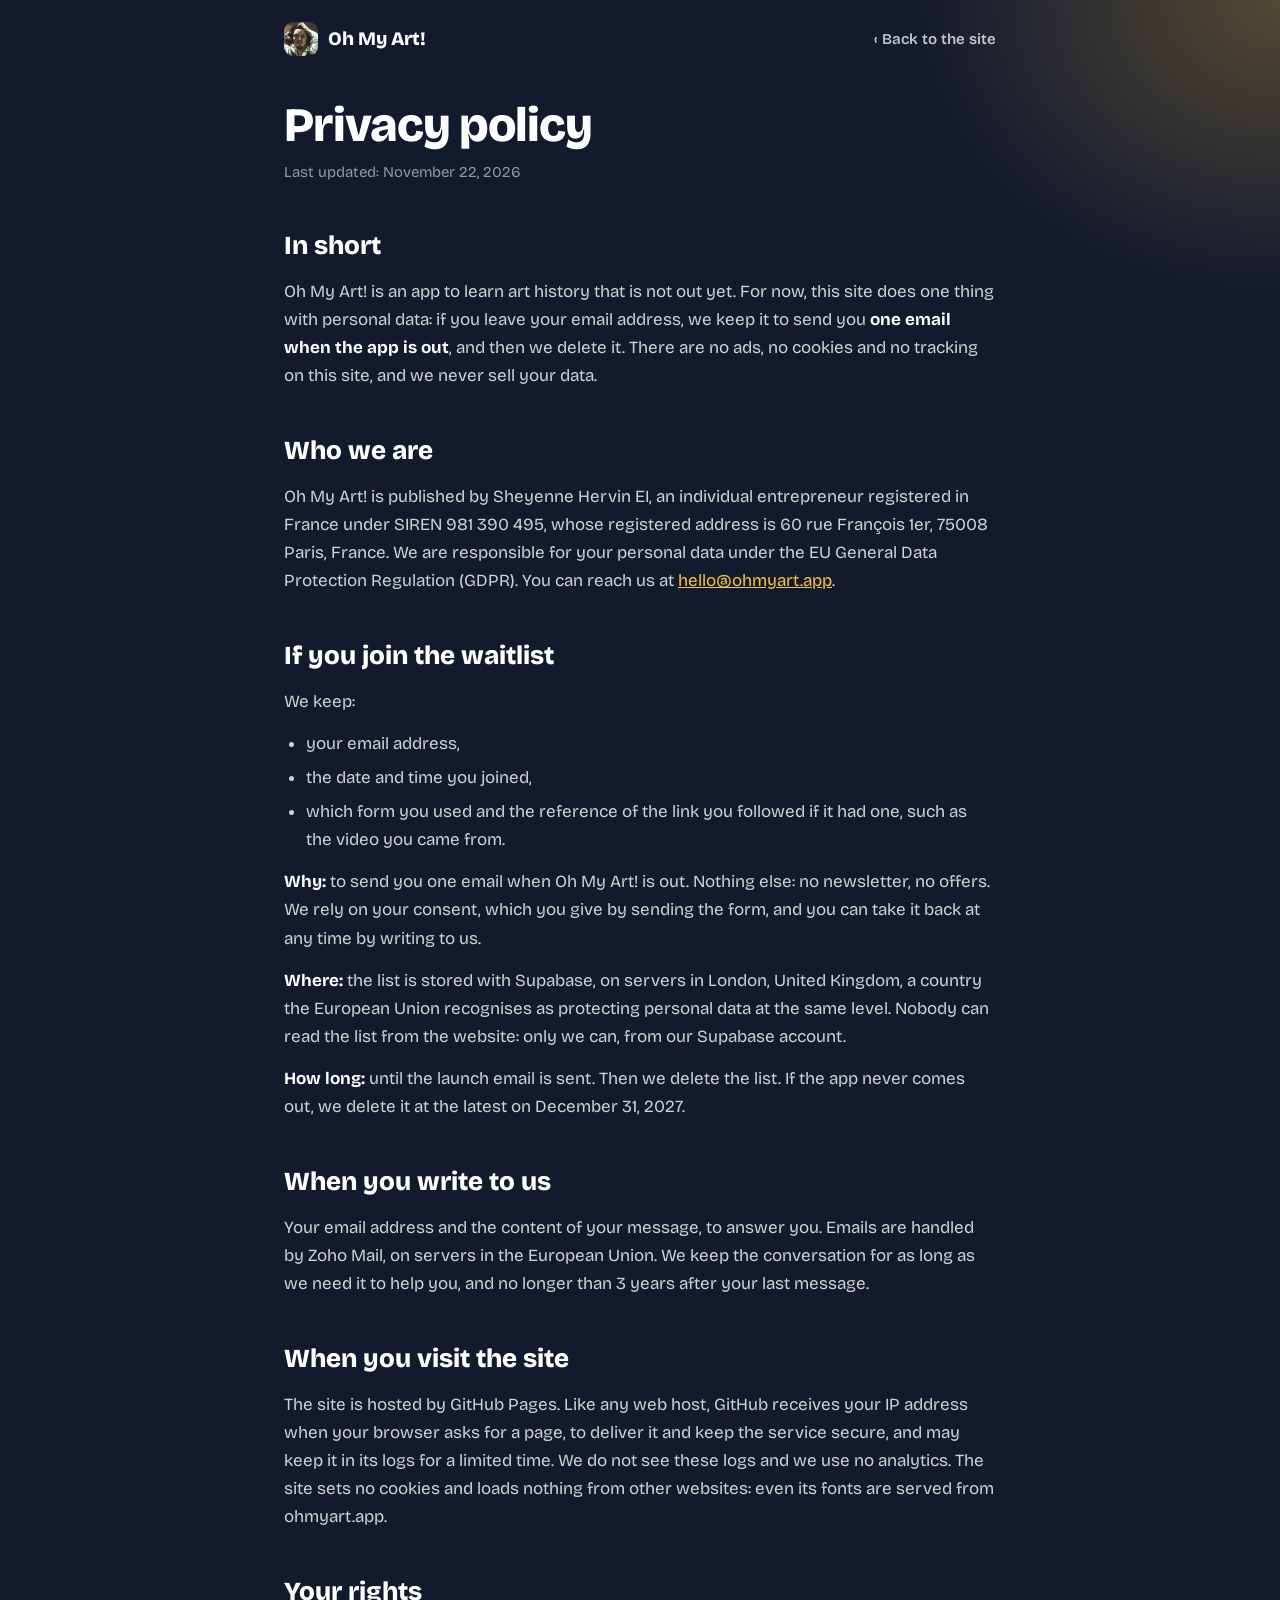
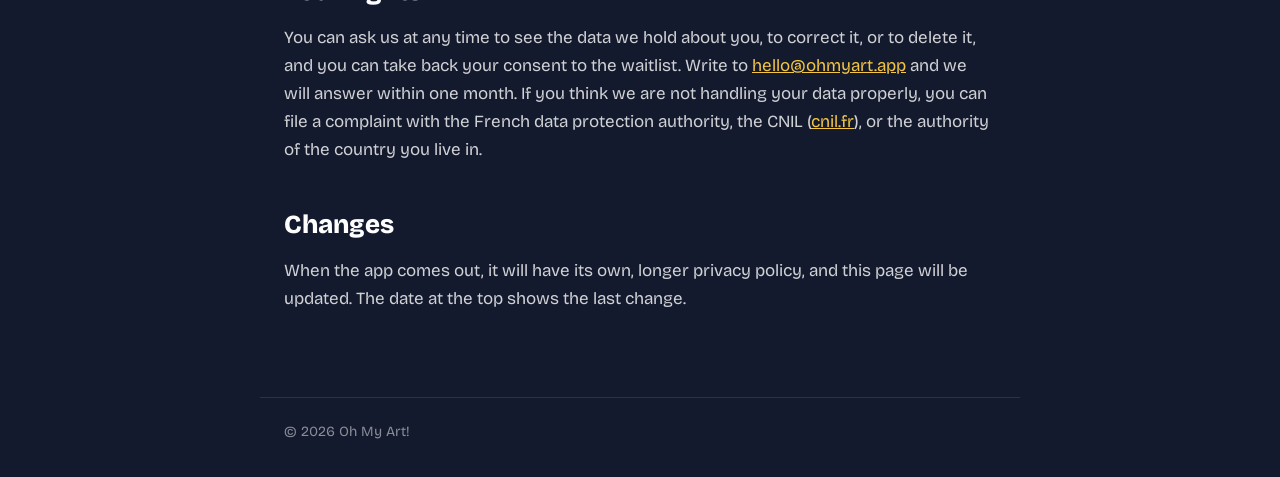
==== privacy.html @ 4ebe66ff "ohmyart.app: waitlist page, privacy policy" ====
<!doctype html>
<html lang="en">
<head>
<meta charset="utf-8">
<meta name="viewport" content="width=device-width, initial-scale=1">
<title>Privacy policy · Oh My Art!</title>
<meta name="description" content="What ohmyart.app collects, why, where it goes, and how to get it deleted.">
<link rel="icon" type="image/png" href="img/favicon.png">
<link rel="apple-touch-icon" href="img/apple-touch-icon.png">
<link rel="stylesheet" href="fonts/fonts.css">
<style>
  *{box-sizing:border-box}
  html{background:#141a2e}
  body{margin:0;font:400 17px/1.65 'Bricolage Grotesque',system-ui,sans-serif;color:rgba(255,255,255,.8);-webkit-font-smoothing:antialiased;background:radial-gradient(520px 420px at 100% 0%,rgba(244,197,66,.28),transparent 70%),#141a2e}
  a{color:#f4c542}
  .top{max-width:760px;margin:0 auto;padding:22px 24px 10px}
  .bar{display:flex;align-items:center;justify-content:space-between}
  .brand{display:flex;align-items:center;gap:10px;font-weight:800;font-size:19px;color:#fff;text-decoration:none}
  .brand img{width:34px;height:34px;border-radius:9px}
  .back{color:rgba(255,255,255,.75);font-weight:600;font-size:15px;text-decoration:none}
  h1{margin:44px 0 0;font-size:48px;line-height:1.05;font-weight:800;color:#fff;letter-spacing:-1px}
  .updated{margin:10px 0 0;color:rgba(255,255,255,.55);font-size:15px}
  main{max-width:760px;margin:0 auto;padding:30px 24px 70px}
  h2{font-size:26px;font-weight:800;color:#fff;margin:40px 0 10px}
  h2:first-child{margin-top:0}
  p,ul{margin:0 0 14px}
  ul{padding-left:22px}
  li{margin-bottom:6px}
  b{color:#fff}
  footer{max-width:760px;margin:0 auto;padding:22px 24px 34px;border-top:1px solid rgba(255,255,255,.1);font-size:14px;color:rgba(255,255,255,.5)}
  @media (max-width:760px){h1{font-size:36px;margin-top:32px}.top{padding:16px 16px 6px}main{padding:26px 16px 50px}h2{font-size:22px}}
</style>
</head>
<body>
<div class="top">
  <div class="bar"><a class="brand" href="./"><img src="img/courbet.jpg" alt="">Oh My Art!</a><a class="back" href="./">‹ Back to the site</a></div>
  <h1>Privacy policy</h1>
  <p class="updated">Last updated: November 22, 2026</p>
</div>
<main>
  <h2>In short</h2>
  <p>Oh My Art! is an app to learn art history that is not out yet. For now, this site does one thing with personal data: if you leave your email address, we keep it to send you <b>one email when the app is out</b>, and then we delete it. There are no ads, no cookies and no tracking on this site, and we never sell your data.</p>

  <h2>Who we are</h2>
  <p>Oh My Art! is published by Sheyenne Hervin EI, an individual entrepreneur registered in France under SIREN 981 390 495, whose registered address is 60 rue François 1er, 75008 Paris, France. We are responsible for your personal data under the EU General Data Protection Regulation (GDPR). You can reach us at <a href="mailto:hello@ohmyart.app">hello@ohmyart.app</a>.</p>

  <h2 id="waitlist">If you join the waitlist</h2>
  <p>We keep:</p>
  <ul>
    <li>your email address,</li>
    <li>the date and time you joined,</li>
    <li>which form you used and the reference of the link you followed if it had one, such as the video you came from.</li>
  </ul>
  <p><b>Why:</b> to send you one email when Oh My Art! is out. Nothing else: no newsletter, no offers. We rely on your consent, which you give by sending the form, and you can take it back at any time by writing to us.</p>
  <p><b>Where:</b> the list is stored with Supabase, on servers in London, United Kingdom, a country the European Union recognises as protecting personal data at the same level. Nobody can read the list from the website: only we can, from our Supabase account.</p>
  <p><b>How long:</b> until the launch email is sent. Then we delete the list. If the app never comes out, we delete it at the latest on December 31, 2027.</p>

  <h2>When you write to us</h2>
  <p>Your email address and the content of your message, to answer you. Emails are handled by Zoho Mail, on servers in the European Union. We keep the conversation for as long as we need it to help you, and no longer than 3 years after your last message.</p>

  <h2>When you visit the site</h2>
  <p>The site is hosted by GitHub Pages. Like any web host, GitHub receives your IP address when your browser asks for a page, to deliver it and keep the service secure, and may keep it in its logs for a limited time. We do not see these logs and we use no analytics. The site sets no cookies and loads nothing from other websites: even its fonts are served from ohmyart.app.</p>

  <h2>Your rights</h2>
  <p>You can ask us at any time to see the data we hold about you, to correct it, or to delete it, and you can take back your consent to the waitlist. Write to <a href="mailto:hello@ohmyart.app">hello@ohmyart.app</a> and we will answer within one month. If you think we are not handling your data properly, you can file a complaint with the French data protection authority, the CNIL (<a href="https://www.cnil.fr">cnil.fr</a>), or the authority of the country you live in.</p>

  <h2>Changes</h2>
  <p>When the app comes out, it will have its own, longer privacy policy, and this page will be updated. The date at the top shows the last change.</p>
</main>
<footer>© 2026 Oh My Art!</footer>
</body>
</html>
---- fonts/fonts.css ----
/* latin */
@font-face {
  font-family: 'Bricolage Grotesque';
  font-style: normal;
  font-weight: 400 800;
  font-stretch: 100%;
  font-display: swap;
  src: url(f1.woff2) format('woff2');
  unicode-range: U+0000-00FF, U+0131, U+0152-0153, U+02BB-02BC, U+02C6, U+02DA, U+02DC, U+0304, U+0308, U+0329, U+2000-206F, U+20AC, U+2122, U+2191, U+2193, U+2212, U+2215, U+FEFF, U+FFFD;
}
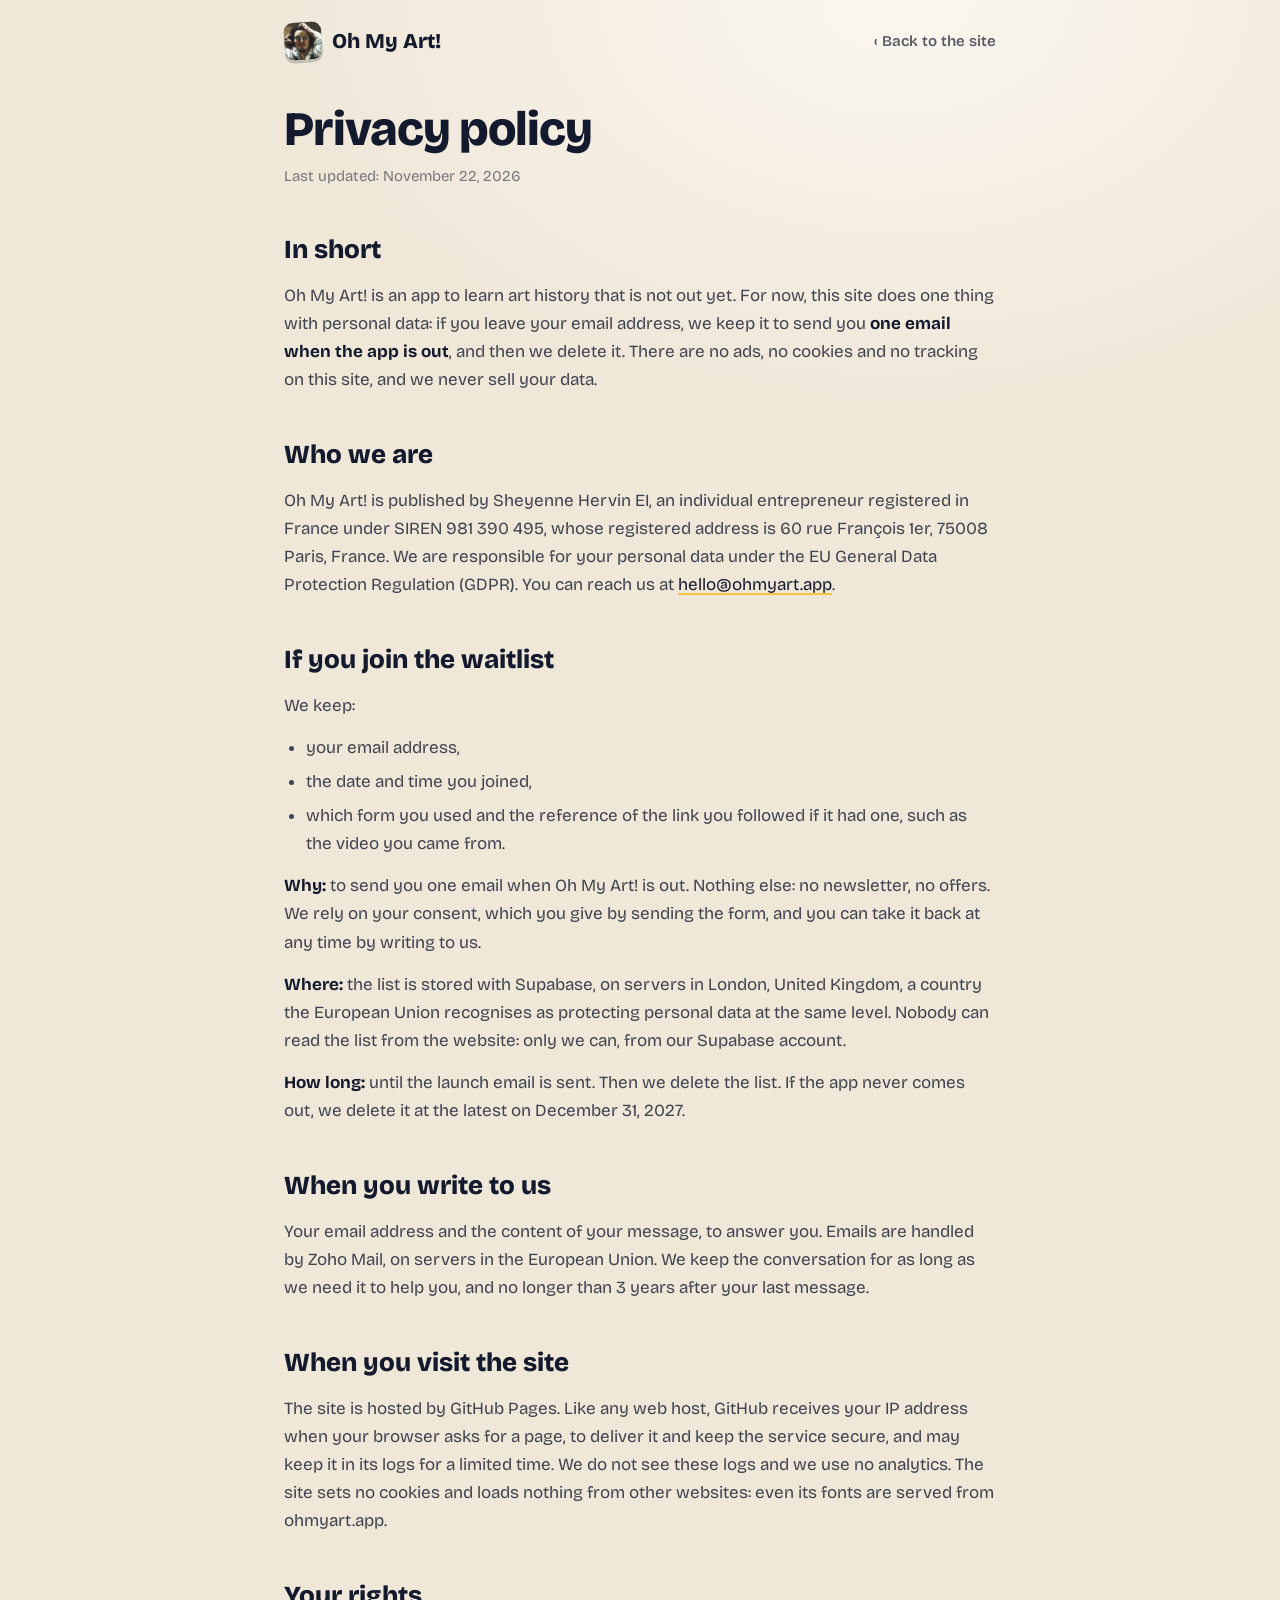
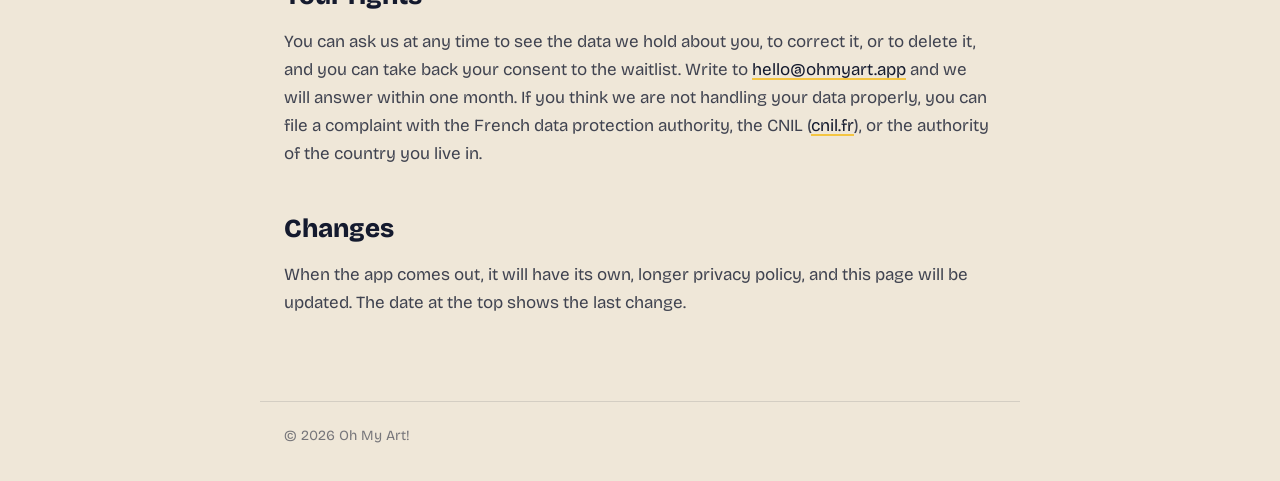
==== commit a298b831: "Privacy page in the light museum theme Co-Authored-By: Claude Opus 5.5 <noreply@anthropic.com>" ====
--- a/privacy.html
+++ b/privacy.html
@@ -2,6 +2,7 @@
 <html lang="en">
 <head>
 <meta charset="utf-8">
+<meta name="theme-color" content="#efe7d8">
 <meta name="viewport" content="width=device-width, initial-scale=1">
 <title>Privacy policy · Oh My Art!</title>
 <meta name="description" content="What ohmyart.app collects, why, where it goes, and how to get it deleted.">
@@ -10,30 +11,30 @@
 <link rel="stylesheet" href="fonts/fonts.css">
 <style>
   *{box-sizing:border-box}
-  html{background:#141a2e}
-  body{margin:0;font:400 17px/1.65 'Bricolage Grotesque',system-ui,sans-serif;color:rgba(255,255,255,.8);-webkit-font-smoothing:antialiased;background:radial-gradient(520px 420px at 100% 0%,rgba(244,197,66,.28),transparent 70%),#141a2e}
-  a{color:#f4c542}
+  html{background:#efe7d8}
+  body{margin:0;font:400 17px/1.65 'Bricolage Grotesque',system-ui,sans-serif;color:rgba(20,26,46,.8);-webkit-font-smoothing:antialiased;min-height:100vh;background:radial-gradient(900px 600px at 70% 0%,#fbf7ef,transparent 70%) fixed,#efe7d8}
+  a{color:#141a2e;text-decoration-color:#f4c542;text-decoration-thickness:2px;text-underline-offset:3px}
   .top{max-width:760px;margin:0 auto;padding:22px 24px 10px}
-  .bar{display:flex;align-items:center;justify-content:space-between}
-  .brand{display:flex;align-items:center;gap:10px;font-weight:800;font-size:19px;color:#fff;text-decoration:none}
-  .brand img{width:34px;height:34px;border-radius:9px}
-  .back{color:rgba(255,255,255,.75);font-weight:600;font-size:15px;text-decoration:none}
-  h1{margin:44px 0 0;font-size:48px;line-height:1.05;font-weight:800;color:#fff;letter-spacing:-1px}
-  .updated{margin:10px 0 0;color:rgba(255,255,255,.55);font-size:15px}
+  .bar{display:flex;align-items:center;justify-content:space-between;gap:12px}
+  .brand{display:flex;align-items:center;gap:10px;font-weight:800;font-size:21px;color:#141a2e;text-decoration:none}
+  .brand img{width:38px;height:38px;border-radius:10px;transform:rotate(-4deg);box-shadow:0 3px 0 rgba(0,0,0,.18)}
+  .back{color:rgba(20,26,46,.7);font-weight:600;font-size:15px;text-decoration:none}
+  h1{margin:44px 0 0;font-size:48px;line-height:1.05;font-weight:800;color:#141a2e;letter-spacing:-1px}
+  .updated{margin:10px 0 0;color:rgba(20,26,46,.55);font-size:15px}
   main{max-width:760px;margin:0 auto;padding:30px 24px 70px}
-  h2{font-size:26px;font-weight:800;color:#fff;margin:40px 0 10px}
+  h2{font-size:26px;font-weight:800;color:#141a2e;margin:40px 0 10px}
   h2:first-child{margin-top:0}
   p,ul{margin:0 0 14px}
   ul{padding-left:22px}
   li{margin-bottom:6px}
-  b{color:#fff}
-  footer{max-width:760px;margin:0 auto;padding:22px 24px 34px;border-top:1px solid rgba(255,255,255,.1);font-size:14px;color:rgba(255,255,255,.5)}
+  b{color:#141a2e}
+  footer{max-width:760px;margin:0 auto;padding:22px 24px 34px;border-top:1px solid rgba(20,26,46,.12);font-size:14px;color:rgba(20,26,46,.55)}
   @media (max-width:760px){h1{font-size:36px;margin-top:32px}.top{padding:16px 16px 6px}main{padding:26px 16px 50px}h2{font-size:22px}}
 </style>
 </head>
 <body>
 <div class="top">
-  <div class="bar"><a class="brand" href="./"><img src="img/courbet.jpg" alt="">Oh My Art!</a><a class="back" href="./">‹ Back to the site</a></div>
+  <div class="bar"><a class="brand" href="./"><img src="img/apple-touch-icon.png" alt="">Oh My Art!</a><a class="back" href="./">‹ Back to the site</a></div>
   <h1>Privacy policy</h1>
   <p class="updated">Last updated: November 22, 2026</p>
 </div>
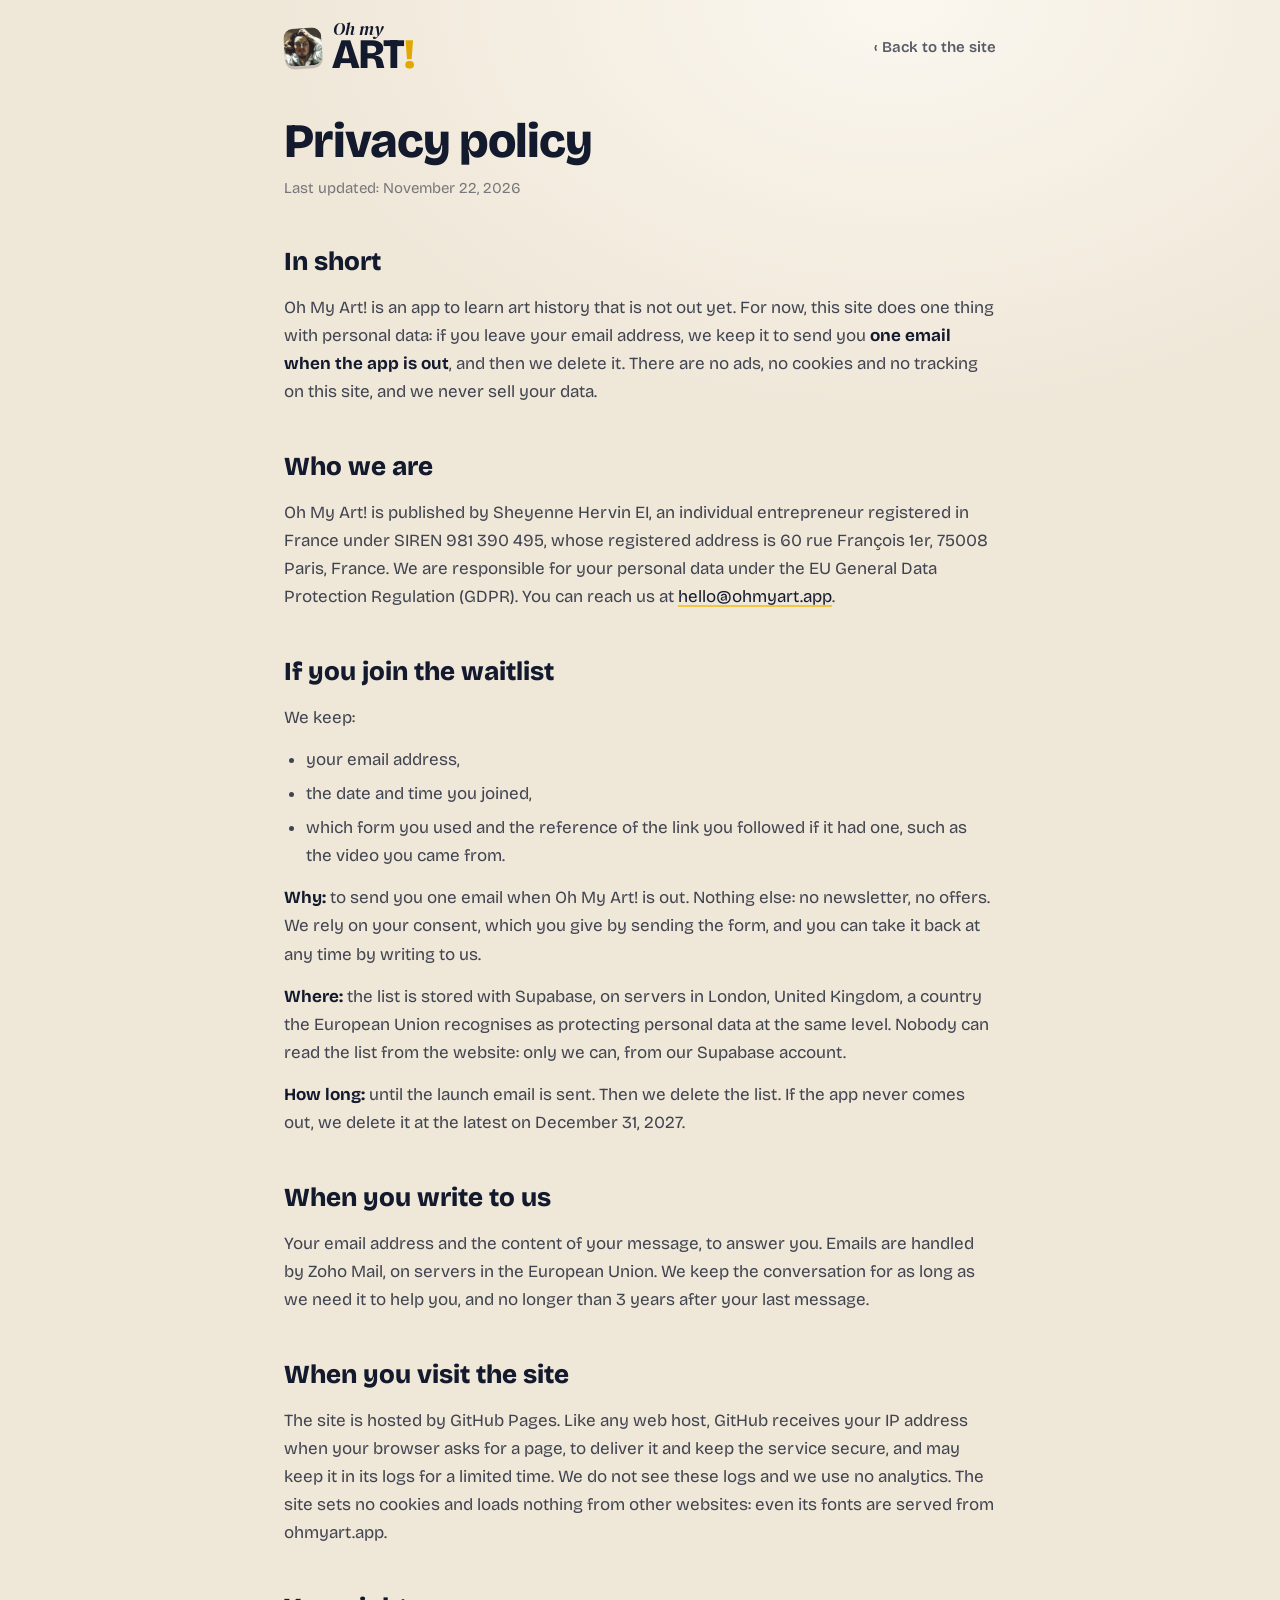
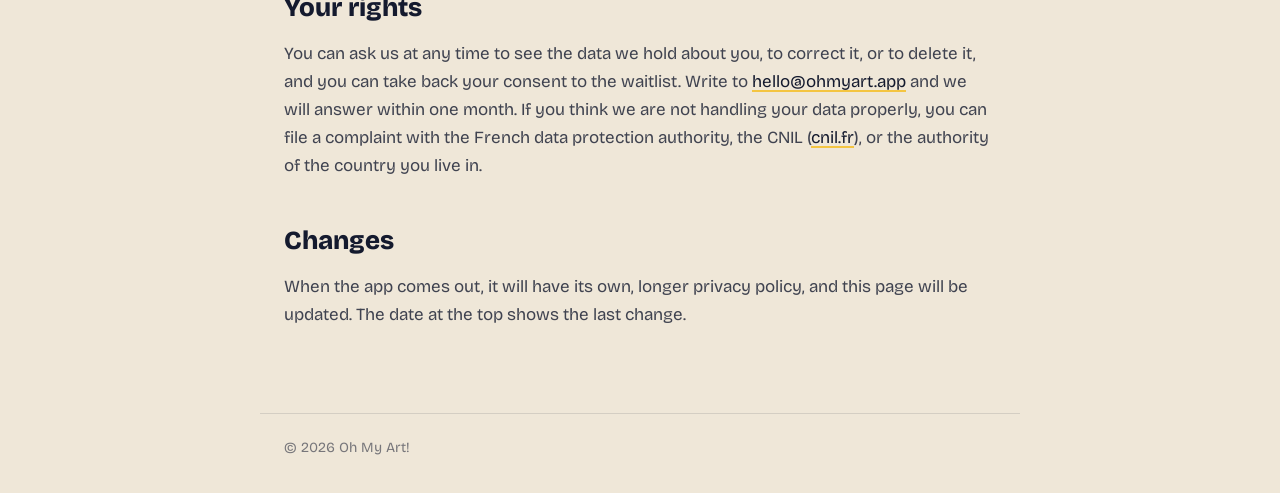
==== commit 43e900df: "Logo: « Oh my » in DM Serif Display italic over a big ART! (mockup 48b2), fonts served by the site C" ====
--- a/privacy.html
+++ b/privacy.html
@@ -30,11 +30,15 @@
   b{color:#141a2e}
   footer{max-width:760px;margin:0 auto;padding:22px 24px 34px;border-top:1px solid rgba(20,26,46,.12);font-size:14px;color:rgba(20,26,46,.55)}
   @media (max-width:760px){h1{font-size:36px;margin-top:32px}.top{padding:16px 16px 6px}main{padding:26px 16px 50px}h2{font-size:22px}}
+  .logo{display:flex;flex-direction:column;line-height:.8;font-weight:800;font-variation-settings:'opsz' 96}
+  .logo small{font-family:'DM Serif Display',serif;font-style:italic;font-weight:400;font-variation-settings:normal;font-size:18px;margin:0 0 2px 1px}
+  .logo span{font-size:42px;letter-spacing:-1px}
+  .logo i{font-style:normal;color:#e0a800}
 </style>
 </head>
 <body>
 <div class="top">
-  <div class="bar"><a class="brand" href="./"><img src="img/apple-touch-icon.png" alt="">Oh My Art!</a><a class="back" href="./">‹ Back to the site</a></div>
+  <div class="bar"><a class="brand" href="./"><img src="img/apple-touch-icon.png" alt=""><b class="logo" aria-label="Oh My Art!"><small>Oh my</small><span>ART<i>!</i></span></b></a><a class="back" href="./">‹ Back to the site</a></div>
   <h1>Privacy policy</h1>
   <p class="updated">Last updated: November 22, 2026</p>
 </div>
--- a/fonts/fonts.css
+++ b/fonts/fonts.css
@@ -8,3 +8,12 @@
   src: url(f1.woff2) format('woff2');
   unicode-range: U+0000-00FF, U+0131, U+0152-0153, U+02BB-02BC, U+02C6, U+02DA, U+02DC, U+0304, U+0308, U+0329, U+2000-206F, U+20AC, U+2122, U+2191, U+2193, U+2212, U+2215, U+FEFF, U+FFFD;
 }
+/* latin */
+@font-face {
+  font-family: 'DM Serif Display';
+  font-style: italic;
+  font-weight: 400;
+  font-display: swap;
+  src: url(f2.woff2) format('woff2');
+  unicode-range: U+0000-00FF, U+0131, U+0152-0153, U+02BB-02BC, U+02C6, U+02DA, U+02DC, U+0304, U+0308, U+0329, U+2000-206F, U+20AC, U+2122, U+2191, U+2193, U+2212, U+2215, U+FEFF, U+FFFD;
+}
